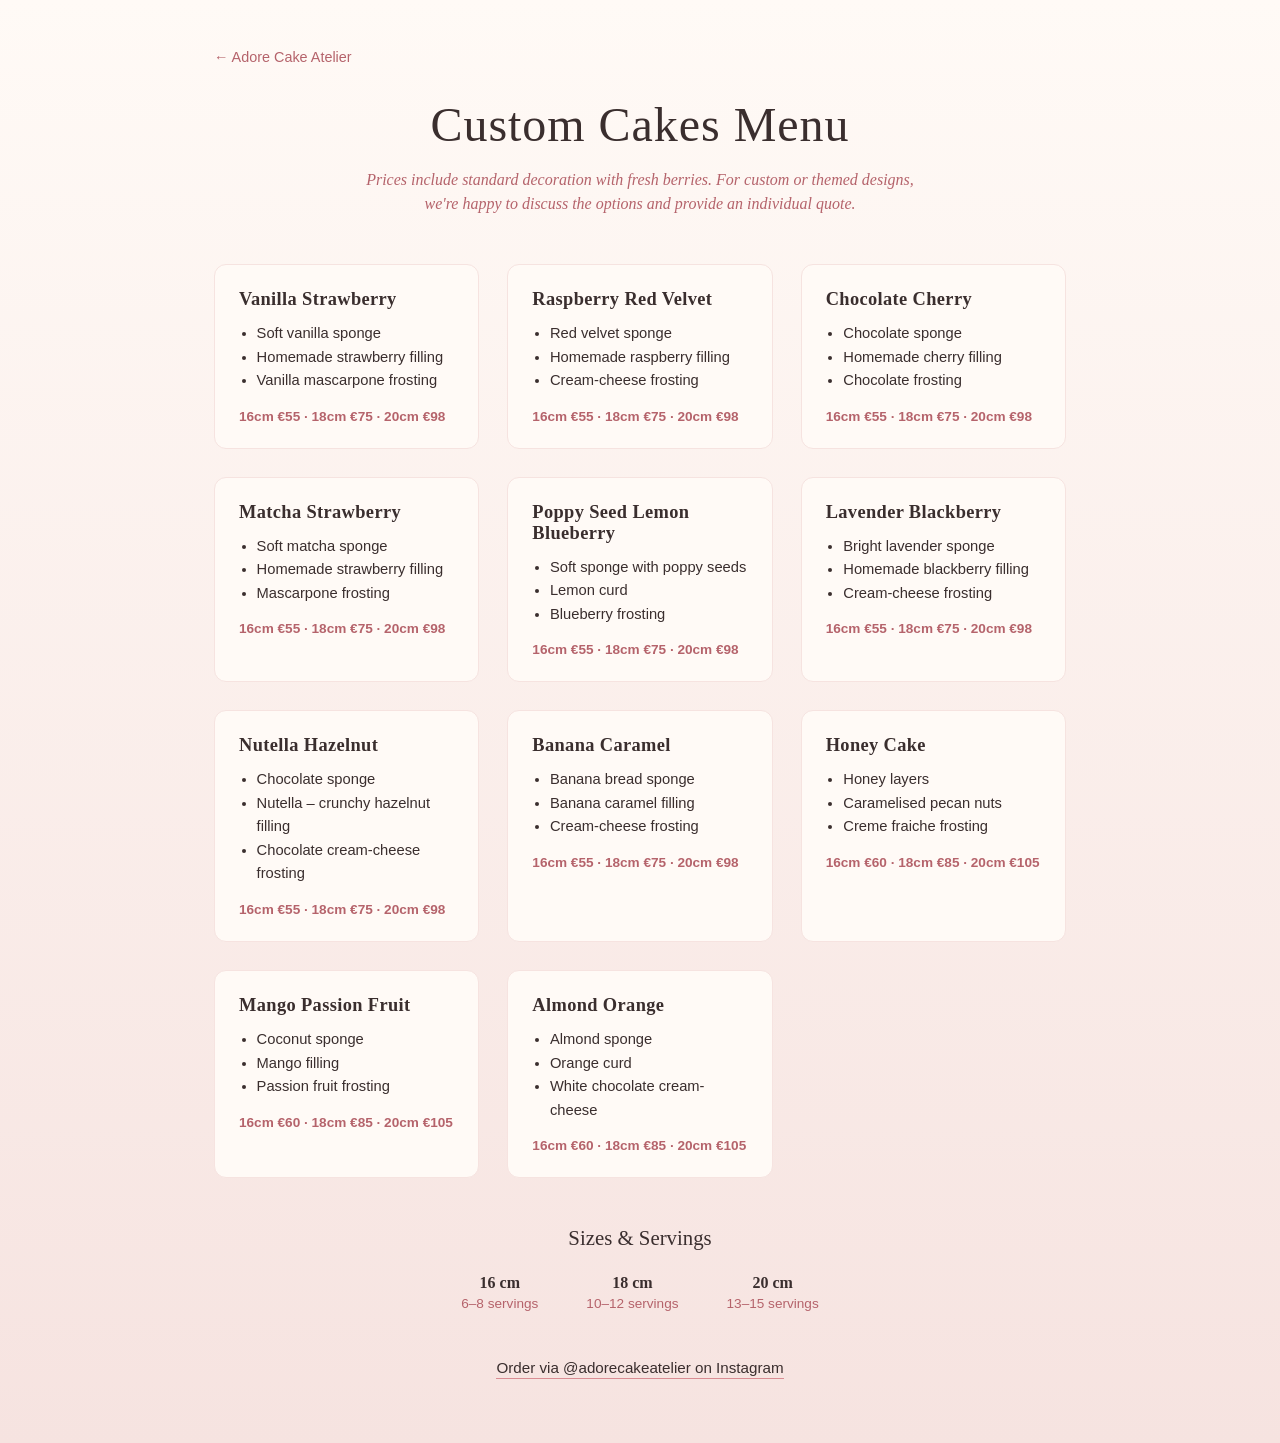
==== custom-cakes-menu/index.html @ e559d99a "Add custom cakes menu page with flavours, sizes, and prices" ====
<!DOCTYPE html>
<html lang="en">
<head>
  <meta charset="UTF-8">
  <meta name="viewport" content="width=device-width, initial-scale=1.0">
  <title>Custom Cakes Menu — Adore Cake Atelier</title>
  <meta name="description" content="Flavours, sizes and prices for custom cakes from Adore Cake Atelier.">
  <link rel="stylesheet" href="../styles.css">
</head>
<body class="menu-page">
  <main class="menu">
    <a class="back-link" href="../">← Adore Cake Atelier</a>

    <header class="menu-header">
      <h1>Custom Cakes Menu</h1>
      <p class="menu-note">
        Prices include standard decoration with fresh berries. For custom or
        themed designs, we're happy to discuss the options and provide an
        individual quote.
      </p>
    </header>

    <section class="flavor-grid">
      <article class="flavor-card">
        <h2>Vanilla Strawberry</h2>
        <ul>
          <li>Soft vanilla sponge</li>
          <li>Homemade strawberry filling</li>
          <li>Vanilla mascarpone frosting</li>
        </ul>
        <p class="flavor-price">16cm €55 &middot; 18cm €75 &middot; 20cm €98</p>
      </article>

      <article class="flavor-card">
        <h2>Raspberry Red Velvet</h2>
        <ul>
          <li>Red velvet sponge</li>
          <li>Homemade raspberry filling</li>
          <li>Cream-cheese frosting</li>
        </ul>
        <p class="flavor-price">16cm €55 &middot; 18cm €75 &middot; 20cm €98</p>
      </article>

      <article class="flavor-card">
        <h2>Chocolate Cherry</h2>
        <ul>
          <li>Chocolate sponge</li>
          <li>Homemade cherry filling</li>
          <li>Chocolate frosting</li>
        </ul>
        <p class="flavor-price">16cm €55 &middot; 18cm €75 &middot; 20cm €98</p>
      </article>

      <article class="flavor-card">
        <h2>Matcha Strawberry</h2>
        <ul>
          <li>Soft matcha sponge</li>
          <li>Homemade strawberry filling</li>
          <li>Mascarpone frosting</li>
        </ul>
        <p class="flavor-price">16cm €55 &middot; 18cm €75 &middot; 20cm €98</p>
      </article>

      <article class="flavor-card">
        <h2>Poppy Seed Lemon Blueberry</h2>
        <ul>
          <li>Soft sponge with poppy seeds</li>
          <li>Lemon curd</li>
          <li>Blueberry frosting</li>
        </ul>
        <p class="flavor-price">16cm €55 &middot; 18cm €75 &middot; 20cm €98</p>
      </article>

      <article class="flavor-card">
        <h2>Lavender Blackberry</h2>
        <ul>
          <li>Bright lavender sponge</li>
          <li>Homemade blackberry filling</li>
          <li>Cream-cheese frosting</li>
        </ul>
        <p class="flavor-price">16cm €55 &middot; 18cm €75 &middot; 20cm €98</p>
      </article>

      <article class="flavor-card">
        <h2>Nutella Hazelnut</h2>
        <ul>
          <li>Chocolate sponge</li>
          <li>Nutella &ndash; crunchy hazelnut filling</li>
          <li>Chocolate cream-cheese frosting</li>
        </ul>
        <p class="flavor-price">16cm €55 &middot; 18cm €75 &middot; 20cm €98</p>
      </article>

      <article class="flavor-card">
        <h2>Banana Caramel</h2>
        <ul>
          <li>Banana bread sponge</li>
          <li>Banana caramel filling</li>
          <li>Cream-cheese frosting</li>
        </ul>
        <p class="flavor-price">16cm €55 &middot; 18cm €75 &middot; 20cm €98</p>
      </article>

      <article class="flavor-card">
        <h2>Honey Cake</h2>
        <ul>
          <li>Honey layers</li>
          <li>Caramelised pecan nuts</li>
          <li>Creme fraiche frosting</li>
        </ul>
        <p class="flavor-price">16cm €60 &middot; 18cm €85 &middot; 20cm €105</p>
      </article>

      <article class="flavor-card">
        <h2>Mango Passion Fruit</h2>
        <ul>
          <li>Coconut sponge</li>
          <li>Mango filling</li>
          <li>Passion fruit frosting</li>
        </ul>
        <p class="flavor-price">16cm €60 &middot; 18cm €85 &middot; 20cm €105</p>
      </article>

      <article class="flavor-card">
        <h2>Almond Orange</h2>
        <ul>
          <li>Almond sponge</li>
          <li>Orange curd</li>
          <li>White chocolate cream-cheese</li>
        </ul>
        <p class="flavor-price">16cm €60 &middot; 18cm €85 &middot; 20cm €105</p>
      </article>
    </section>

    <section class="size-guide">
      <h2>Sizes &amp; Servings</h2>
      <div class="size-guide-row">
        <div><strong>16 cm</strong><span>6–8 servings</span></div>
        <div><strong>18 cm</strong><span>10–12 servings</span></div>
        <div><strong>20 cm</strong><span>13–15 servings</span></div>
      </div>
    </section>

    <a class="instagram-link" href="https://www.instagram.com/adorecakeatelier/" target="_blank" rel="noopener">
      Order via @adorecakeatelier on Instagram
    </a>
  </main>
</body>
</html>
---- styles.css ----
:root {
  --blush: #f6e3e0;
  --rose: #d98d93;
  --rose-dark: #b5636b;
  --ink: #3a2e2e;
  --cream: #fffaf6;
}

* {
  box-sizing: border-box;
}

body {
  margin: 0;
  min-height: 100vh;
  display: flex;
  align-items: center;
  justify-content: center;
  background: linear-gradient(180deg, var(--cream) 0%, var(--blush) 100%);
  font-family: "Georgia", "Iowan Old Style", serif;
  color: var(--ink);
}

.hero {
  text-align: center;
  padding: 3rem 2rem;
}

.logo {
  display: inline-flex;
  align-items: center;
  justify-content: center;
  width: 96px;
  height: 96px;
  margin: 0 auto 1.5rem;
  border-radius: 50%;
  background: var(--rose);
  color: var(--cream);
  font-size: 1.5rem;
  letter-spacing: 0.08em;
  font-weight: 600;
}

h1 {
  margin: 0 0 0.5rem;
  font-size: clamp(2rem, 5vw, 3rem);
  font-weight: 400;
  letter-spacing: 0.02em;
}

.tagline {
  margin: 0 0 2rem;
  font-size: 1.25rem;
  color: var(--rose-dark);
  font-style: italic;
}

.instagram-link {
  display: inline-block;
  color: var(--ink);
  text-decoration: none;
  border-bottom: 1px solid var(--rose);
  padding-bottom: 2px;
  font-size: 0.95rem;
  font-family: -apple-system, BlinkMacSystemFont, "Segoe UI", sans-serif;
}

.instagram-link:hover {
  color: var(--rose-dark);
}

/* Menu page */

body.menu-page {
  display: block;
}

.menu {
  max-width: 900px;
  margin: 0 auto;
  padding: 3rem 1.5rem 4rem;
}

.back-link {
  display: inline-block;
  margin-bottom: 2rem;
  color: var(--rose-dark);
  text-decoration: none;
  font-family: -apple-system, BlinkMacSystemFont, "Segoe UI", sans-serif;
  font-size: 0.9rem;
}

.back-link:hover {
  color: var(--ink);
}

.menu-header {
  text-align: center;
  margin-bottom: 3rem;
}

.menu-header h1 {
  margin-bottom: 1rem;
}

.menu-note {
  max-width: 560px;
  margin: 0 auto;
  color: var(--rose-dark);
  font-style: italic;
  line-height: 1.5;
}

.flavor-grid {
  display: grid;
  grid-template-columns: repeat(auto-fit, minmax(240px, 1fr));
  gap: 1.75rem;
  margin-bottom: 3rem;
}

.flavor-card {
  background: var(--cream);
  border: 1px solid var(--blush);
  border-radius: 12px;
  padding: 1.5rem;
}

.flavor-card h2 {
  margin: 0 0 0.75rem;
  font-size: 1.15rem;
  font-weight: 600;
  letter-spacing: 0.02em;
}

.flavor-card ul {
  margin: 0 0 1rem;
  padding-left: 1.1rem;
  font-family: -apple-system, BlinkMacSystemFont, "Segoe UI", sans-serif;
  font-size: 0.92rem;
  line-height: 1.6;
}

.flavor-price {
  margin: 0;
  font-family: -apple-system, BlinkMacSystemFont, "Segoe UI", sans-serif;
  font-size: 0.85rem;
  font-weight: 600;
  color: var(--rose-dark);
}

.size-guide {
  text-align: center;
  margin-bottom: 3rem;
}

.size-guide h2 {
  font-size: 1.3rem;
  font-weight: 400;
  margin-bottom: 1.5rem;
}

.size-guide-row {
  display: flex;
  justify-content: center;
  gap: 3rem;
  flex-wrap: wrap;
}

.size-guide-row div {
  display: flex;
  flex-direction: column;
  gap: 0.25rem;
}

.size-guide-row span {
  font-family: -apple-system, BlinkMacSystemFont, "Segoe UI", sans-serif;
  font-size: 0.85rem;
  color: var(--rose-dark);
}

.menu .instagram-link {
  display: block;
  text-align: center;
  width: fit-content;
  margin: 0 auto;
}
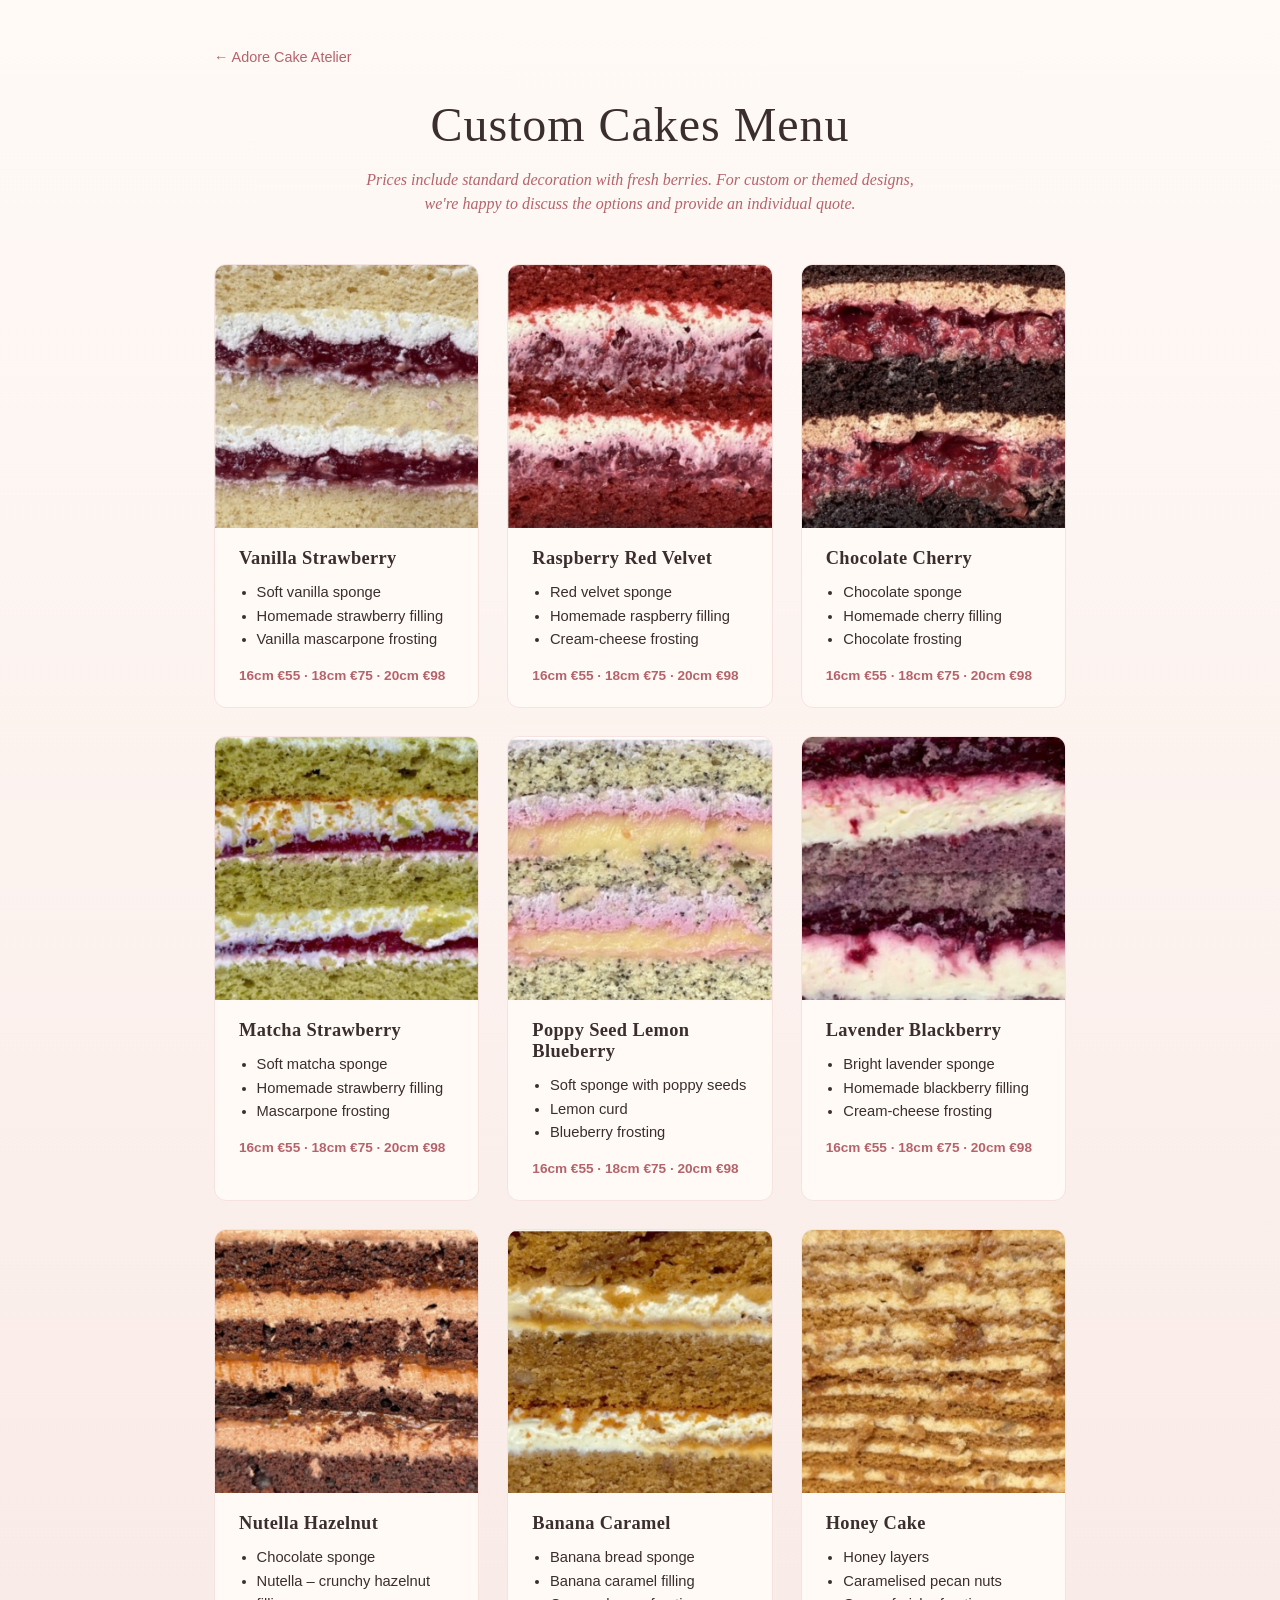
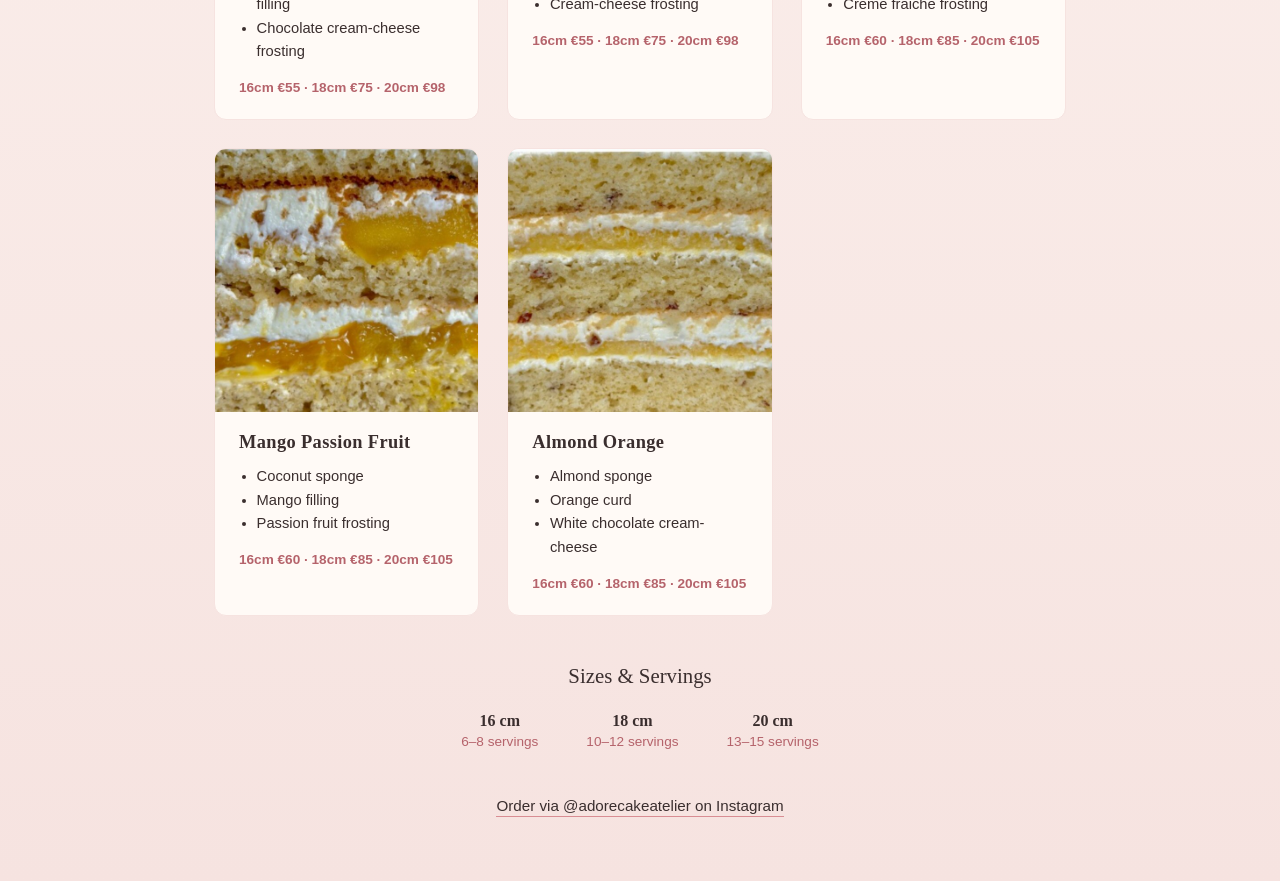
==== commit 9fcd19fe: "Add real logo and cake photos cropped from the menu PDF" ====
--- a/custom-cakes-menu/index.html
+++ b/custom-cakes-menu/index.html
@@ -22,6 +22,7 @@
 
     <section class="flavor-grid">
       <article class="flavor-card">
+        <img class="flavor-photo" src="../images/vanilla-strawberry.jpg" alt="Vanilla Strawberry cake cross-section" loading="lazy">
         <h2>Vanilla Strawberry</h2>
         <ul>
           <li>Soft vanilla sponge</li>
@@ -32,6 +33,7 @@
       </article>
 
       <article class="flavor-card">
+        <img class="flavor-photo" src="../images/raspberry-red-velvet.jpg" alt="Raspberry Red Velvet cake cross-section" loading="lazy">
         <h2>Raspberry Red Velvet</h2>
         <ul>
           <li>Red velvet sponge</li>
@@ -42,6 +44,7 @@
       </article>
 
       <article class="flavor-card">
+        <img class="flavor-photo" src="../images/chocolate-cherry.jpg" alt="Chocolate Cherry cake cross-section" loading="lazy">
         <h2>Chocolate Cherry</h2>
         <ul>
           <li>Chocolate sponge</li>
@@ -52,6 +55,7 @@
       </article>
 
       <article class="flavor-card">
+        <img class="flavor-photo" src="../images/matcha-strawberry.jpg" alt="Matcha Strawberry cake cross-section" loading="lazy">
         <h2>Matcha Strawberry</h2>
         <ul>
           <li>Soft matcha sponge</li>
@@ -62,6 +66,7 @@
       </article>
 
       <article class="flavor-card">
+        <img class="flavor-photo" src="../images/poppy-seed-lemon-blueberry.jpg" alt="Poppy Seed Lemon Blueberry cake cross-section" loading="lazy">
         <h2>Poppy Seed Lemon Blueberry</h2>
         <ul>
           <li>Soft sponge with poppy seeds</li>
@@ -72,6 +77,7 @@
       </article>
 
       <article class="flavor-card">
+        <img class="flavor-photo" src="../images/lavender-blackberry.jpg" alt="Lavender Blackberry cake cross-section" loading="lazy">
         <h2>Lavender Blackberry</h2>
         <ul>
           <li>Bright lavender sponge</li>
@@ -82,6 +88,7 @@
       </article>
 
       <article class="flavor-card">
+        <img class="flavor-photo" src="../images/nutella-hazelnut.jpg" alt="Nutella Hazelnut cake cross-section" loading="lazy">
         <h2>Nutella Hazelnut</h2>
         <ul>
           <li>Chocolate sponge</li>
@@ -92,6 +99,7 @@
       </article>
 
       <article class="flavor-card">
+        <img class="flavor-photo" src="../images/banana-caramel.jpg" alt="Banana Caramel cake cross-section" loading="lazy">
         <h2>Banana Caramel</h2>
         <ul>
           <li>Banana bread sponge</li>
@@ -102,6 +110,7 @@
       </article>
 
       <article class="flavor-card">
+        <img class="flavor-photo" src="../images/honey-cake.jpg" alt="Honey Cake cross-section" loading="lazy">
         <h2>Honey Cake</h2>
         <ul>
           <li>Honey layers</li>
@@ -112,6 +121,7 @@
       </article>
 
       <article class="flavor-card">
+        <img class="flavor-photo" src="../images/mango-passion-fruit.jpg" alt="Mango Passion Fruit cake cross-section" loading="lazy">
         <h2>Mango Passion Fruit</h2>
         <ul>
           <li>Coconut sponge</li>
@@ -122,6 +132,7 @@
       </article>
 
       <article class="flavor-card">
+        <img class="flavor-photo" src="../images/almond-orange.jpg" alt="Almond Orange cake cross-section" loading="lazy">
         <h2>Almond Orange</h2>
         <ul>
           <li>Almond sponge</li>
--- a/styles.css
+++ b/styles.css
@@ -27,18 +27,12 @@
 }
 
 .logo {
-  display: inline-flex;
-  align-items: center;
-  justify-content: center;
-  width: 96px;
-  height: 96px;
+  display: block;
+  width: 220px;
+  max-width: 60vw;
+  height: auto;
   margin: 0 auto 1.5rem;
-  border-radius: 50%;
-  background: var(--rose);
-  color: var(--cream);
-  font-size: 1.5rem;
-  letter-spacing: 0.08em;
-  font-weight: 600;
+  border-radius: 8px;
 }
 
 h1 {
@@ -122,18 +116,25 @@
   background: var(--cream);
   border: 1px solid var(--blush);
   border-radius: 12px;
-  padding: 1.5rem;
+  overflow: hidden;
+}
+
+.flavor-photo {
+  display: block;
+  width: 100%;
+  aspect-ratio: 1 / 1;
+  object-fit: cover;
 }
 
 .flavor-card h2 {
-  margin: 0 0 0.75rem;
+  margin: 1.25rem 1.5rem 0.75rem;
   font-size: 1.15rem;
   font-weight: 600;
   letter-spacing: 0.02em;
 }
 
 .flavor-card ul {
-  margin: 0 0 1rem;
+  margin: 0 1.5rem 1rem;
   padding-left: 1.1rem;
   font-family: -apple-system, BlinkMacSystemFont, "Segoe UI", sans-serif;
   font-size: 0.92rem;
@@ -141,7 +142,7 @@
 }
 
 .flavor-price {
-  margin: 0;
+  margin: 0 1.5rem 1.5rem;
   font-family: -apple-system, BlinkMacSystemFont, "Segoe UI", sans-serif;
   font-size: 0.85rem;
   font-weight: 600;
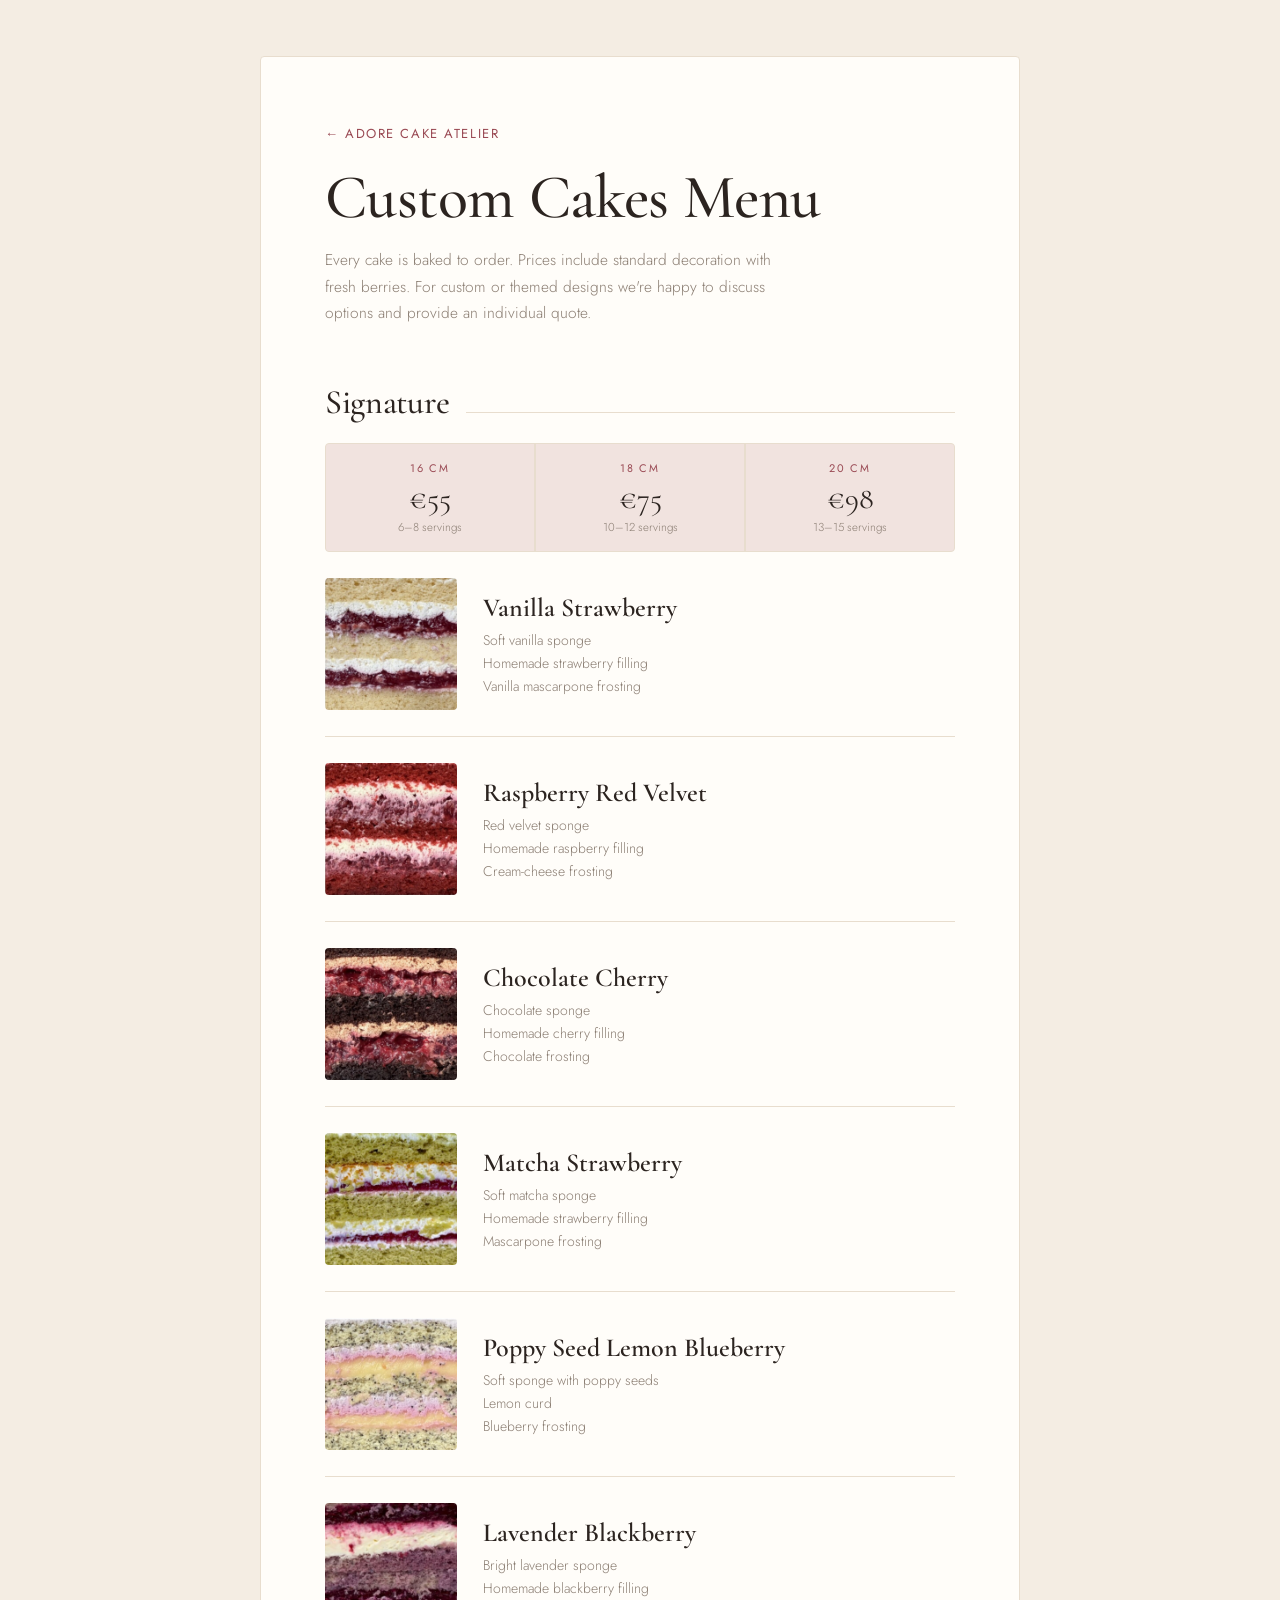
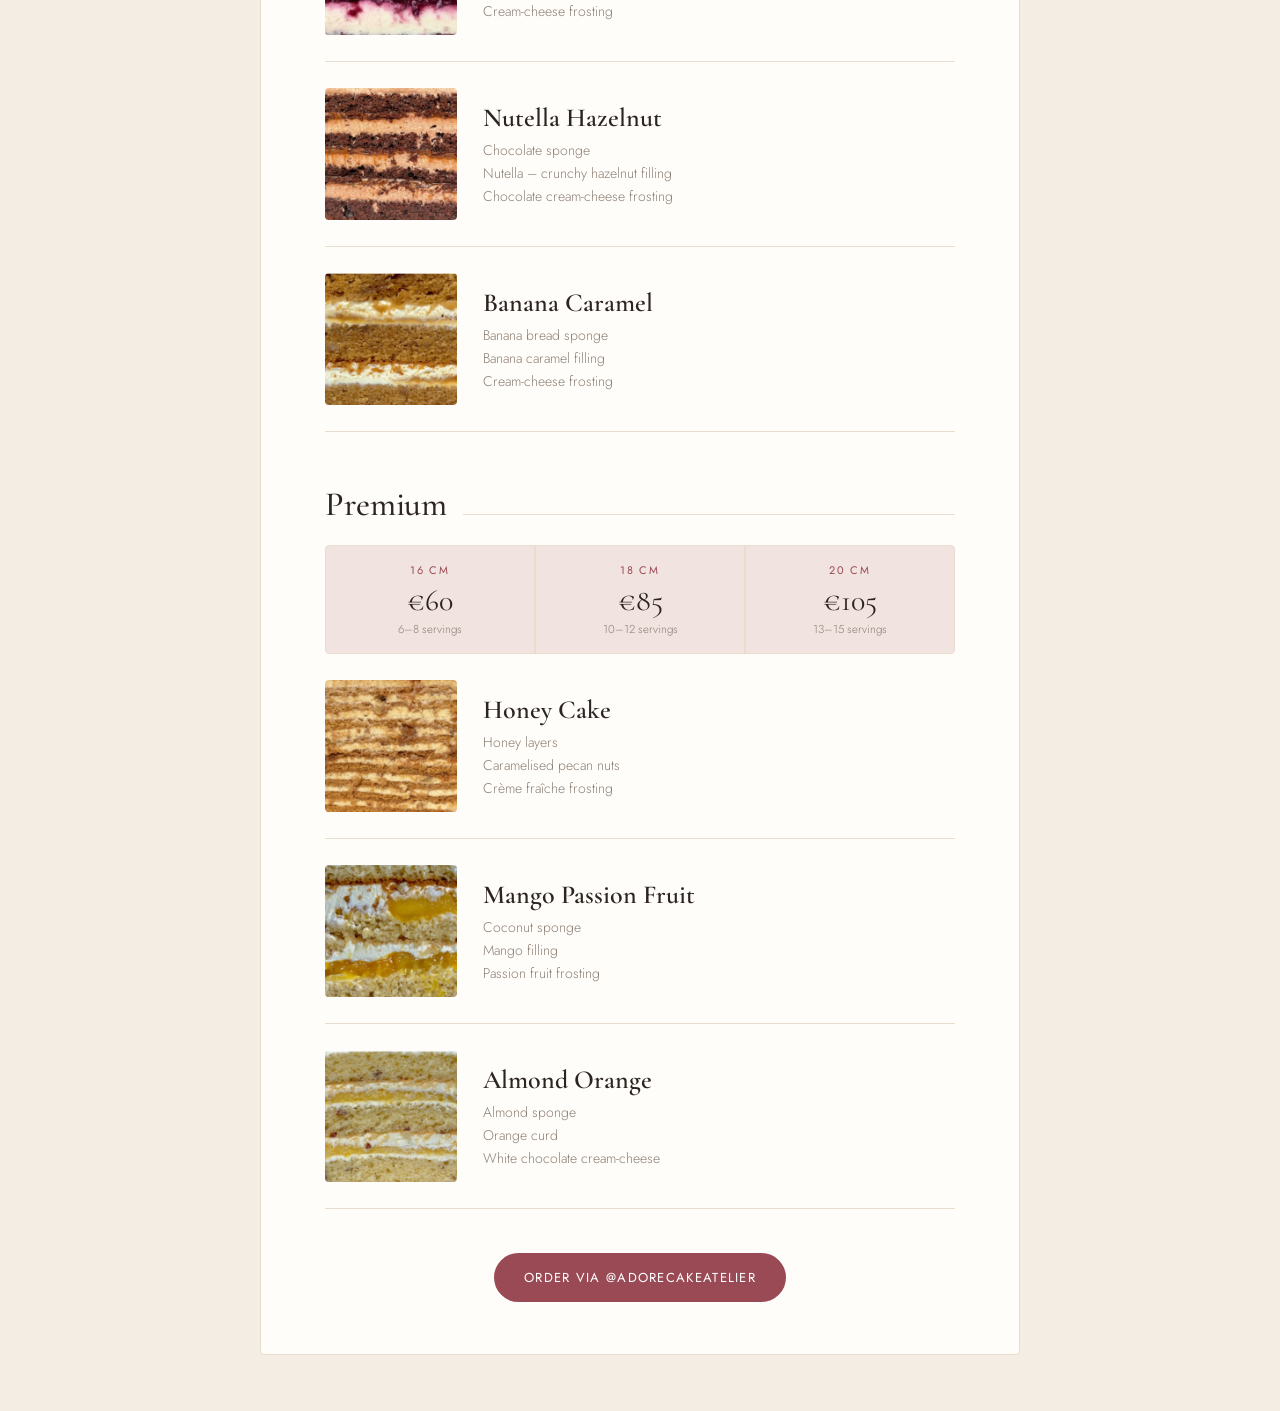
==== commit ac09b822: "Redesign Custom Cakes Menu per design handoff: tiered price key, Signature/Premium sections" ====
--- a/custom-cakes-menu/index.html
+++ b/custom-cakes-menu/index.html
@@ -5,156 +5,225 @@
   <meta name="viewport" content="width=device-width, initial-scale=1.0">
   <title>Custom Cakes Menu — Adore Cake Atelier</title>
   <meta name="description" content="Flavours, sizes and prices for custom cakes from Adore Cake Atelier.">
+  <link rel="preconnect" href="https://fonts.googleapis.com">
+  <link rel="preconnect" href="https://fonts.gstatic.com" crossorigin>
+  <link href="https://fonts.googleapis.com/css2?family=Cormorant+Garamond:ital,wght@0,400;0,500;0,600;1,400&family=Jost:wght@300;400;500&display=swap" rel="stylesheet">
   <link rel="stylesheet" href="../styles.css">
 </head>
-<body class="menu-page">
-  <main class="menu">
-    <a class="back-link" href="../">← Adore Cake Atelier</a>
-
-    <header class="menu-header">
-      <h1>Custom Cakes Menu</h1>
-      <p class="menu-note">
-        Prices include standard decoration with fresh berries. For custom or
-        themed designs, we're happy to discuss the options and provide an
-        individual quote.
-      </p>
-    </header>
-
-    <section class="flavor-grid">
-      <article class="flavor-card">
-        <img class="flavor-photo" src="../images/vanilla-strawberry.jpg" alt="Vanilla Strawberry cake cross-section" loading="lazy">
-        <h2>Vanilla Strawberry</h2>
-        <ul>
-          <li>Soft vanilla sponge</li>
-          <li>Homemade strawberry filling</li>
-          <li>Vanilla mascarpone frosting</li>
-        </ul>
-        <p class="flavor-price">16cm €55 &middot; 18cm €75 &middot; 20cm €98</p>
-      </article>
-
-      <article class="flavor-card">
-        <img class="flavor-photo" src="../images/raspberry-red-velvet.jpg" alt="Raspberry Red Velvet cake cross-section" loading="lazy">
-        <h2>Raspberry Red Velvet</h2>
-        <ul>
-          <li>Red velvet sponge</li>
-          <li>Homemade raspberry filling</li>
-          <li>Cream-cheese frosting</li>
-        </ul>
-        <p class="flavor-price">16cm €55 &middot; 18cm €75 &middot; 20cm €98</p>
-      </article>
-
-      <article class="flavor-card">
-        <img class="flavor-photo" src="../images/chocolate-cherry.jpg" alt="Chocolate Cherry cake cross-section" loading="lazy">
-        <h2>Chocolate Cherry</h2>
-        <ul>
-          <li>Chocolate sponge</li>
-          <li>Homemade cherry filling</li>
-          <li>Chocolate frosting</li>
-        </ul>
-        <p class="flavor-price">16cm €55 &middot; 18cm €75 &middot; 20cm €98</p>
-      </article>
-
-      <article class="flavor-card">
-        <img class="flavor-photo" src="../images/matcha-strawberry.jpg" alt="Matcha Strawberry cake cross-section" loading="lazy">
-        <h2>Matcha Strawberry</h2>
-        <ul>
-          <li>Soft matcha sponge</li>
-          <li>Homemade strawberry filling</li>
-          <li>Mascarpone frosting</li>
-        </ul>
-        <p class="flavor-price">16cm €55 &middot; 18cm €75 &middot; 20cm €98</p>
-      </article>
-
-      <article class="flavor-card">
-        <img class="flavor-photo" src="../images/poppy-seed-lemon-blueberry.jpg" alt="Poppy Seed Lemon Blueberry cake cross-section" loading="lazy">
-        <h2>Poppy Seed Lemon Blueberry</h2>
-        <ul>
-          <li>Soft sponge with poppy seeds</li>
-          <li>Lemon curd</li>
-          <li>Blueberry frosting</li>
-        </ul>
-        <p class="flavor-price">16cm €55 &middot; 18cm €75 &middot; 20cm €98</p>
-      </article>
-
-      <article class="flavor-card">
-        <img class="flavor-photo" src="../images/lavender-blackberry.jpg" alt="Lavender Blackberry cake cross-section" loading="lazy">
-        <h2>Lavender Blackberry</h2>
-        <ul>
-          <li>Bright lavender sponge</li>
-          <li>Homemade blackberry filling</li>
-          <li>Cream-cheese frosting</li>
-        </ul>
-        <p class="flavor-price">16cm €55 &middot; 18cm €75 &middot; 20cm €98</p>
-      </article>
-
-      <article class="flavor-card">
-        <img class="flavor-photo" src="../images/nutella-hazelnut.jpg" alt="Nutella Hazelnut cake cross-section" loading="lazy">
-        <h2>Nutella Hazelnut</h2>
-        <ul>
-          <li>Chocolate sponge</li>
-          <li>Nutella &ndash; crunchy hazelnut filling</li>
-          <li>Chocolate cream-cheese frosting</li>
-        </ul>
-        <p class="flavor-price">16cm €55 &middot; 18cm €75 &middot; 20cm €98</p>
-      </article>
-
-      <article class="flavor-card">
-        <img class="flavor-photo" src="../images/banana-caramel.jpg" alt="Banana Caramel cake cross-section" loading="lazy">
-        <h2>Banana Caramel</h2>
-        <ul>
-          <li>Banana bread sponge</li>
-          <li>Banana caramel filling</li>
-          <li>Cream-cheese frosting</li>
-        </ul>
-        <p class="flavor-price">16cm €55 &middot; 18cm €75 &middot; 20cm €98</p>
-      </article>
-
-      <article class="flavor-card">
-        <img class="flavor-photo" src="../images/honey-cake.jpg" alt="Honey Cake cross-section" loading="lazy">
-        <h2>Honey Cake</h2>
-        <ul>
-          <li>Honey layers</li>
-          <li>Caramelised pecan nuts</li>
-          <li>Creme fraiche frosting</li>
-        </ul>
-        <p class="flavor-price">16cm €60 &middot; 18cm €85 &middot; 20cm €105</p>
-      </article>
-
-      <article class="flavor-card">
-        <img class="flavor-photo" src="../images/mango-passion-fruit.jpg" alt="Mango Passion Fruit cake cross-section" loading="lazy">
-        <h2>Mango Passion Fruit</h2>
-        <ul>
-          <li>Coconut sponge</li>
-          <li>Mango filling</li>
-          <li>Passion fruit frosting</li>
-        </ul>
-        <p class="flavor-price">16cm €60 &middot; 18cm €85 &middot; 20cm €105</p>
-      </article>
-
-      <article class="flavor-card">
-        <img class="flavor-photo" src="../images/almond-orange.jpg" alt="Almond Orange cake cross-section" loading="lazy">
-        <h2>Almond Orange</h2>
-        <ul>
-          <li>Almond sponge</li>
-          <li>Orange curd</li>
-          <li>White chocolate cream-cheese</li>
-        </ul>
-        <p class="flavor-price">16cm €60 &middot; 18cm €85 &middot; 20cm €105</p>
-      </article>
-    </section>
-
-    <section class="size-guide">
-      <h2>Sizes &amp; Servings</h2>
-      <div class="size-guide-row">
-        <div><strong>16 cm</strong><span>6–8 servings</span></div>
-        <div><strong>18 cm</strong><span>10–12 servings</span></div>
-        <div><strong>20 cm</strong><span>13–15 servings</span></div>
-      </div>
-    </section>
-
-    <a class="instagram-link" href="https://www.instagram.com/adorecakeatelier/" target="_blank" rel="noopener">
-      Order via @adorecakeatelier on Instagram
-    </a>
+<body class="cakes-menu-page">
+  <main class="cakes-menu">
+    <a class="cakes-back" href="/">← Adore Cake Atelier</a>
+
+    <h1>Custom Cakes Menu</h1>
+    <p class="cakes-intro">
+      Every cake is baked to order. Prices include standard decoration with
+      fresh berries. For custom or themed designs we're happy to discuss
+      options and provide an individual quote.
+    </p>
+
+    <div class="cakes-section">
+      <h2>Signature</h2>
+      <span class="rule"></span>
+    </div>
+    <div class="price-key">
+      <div class="price-cell">
+        <div class="size">16 cm</div>
+        <div class="price">€55</div>
+        <div class="servings">6–8 servings</div>
+      </div>
+      <div class="price-cell">
+        <div class="size">18 cm</div>
+        <div class="price">€75</div>
+        <div class="servings">10–12 servings</div>
+      </div>
+      <div class="price-cell">
+        <div class="size">20 cm</div>
+        <div class="price">€98</div>
+        <div class="servings">13–15 servings</div>
+      </div>
+    </div>
+
+    <div class="cake-row">
+      <div class="cake-thumb">
+        <img src="/images/vanilla-strawberry.jpg" alt="Vanilla Strawberry cake cross-section" loading="lazy">
+      </div>
+      <div>
+        <h3 class="cake-name">Vanilla Strawberry</h3>
+        <div class="cake-layers">
+          <span>Soft vanilla sponge</span>
+          <span>Homemade strawberry filling</span>
+          <span>Vanilla mascarpone frosting</span>
+        </div>
+      </div>
+    </div>
+
+    <div class="cake-row">
+      <div class="cake-thumb">
+        <img src="/images/raspberry-red-velvet.jpg" alt="Raspberry Red Velvet cake cross-section" loading="lazy">
+      </div>
+      <div>
+        <h3 class="cake-name">Raspberry Red Velvet</h3>
+        <div class="cake-layers">
+          <span>Red velvet sponge</span>
+          <span>Homemade raspberry filling</span>
+          <span>Cream-cheese frosting</span>
+        </div>
+      </div>
+    </div>
+
+    <div class="cake-row">
+      <div class="cake-thumb">
+        <img src="/images/chocolate-cherry.jpg" alt="Chocolate Cherry cake cross-section" loading="lazy">
+      </div>
+      <div>
+        <h3 class="cake-name">Chocolate Cherry</h3>
+        <div class="cake-layers">
+          <span>Chocolate sponge</span>
+          <span>Homemade cherry filling</span>
+          <span>Chocolate frosting</span>
+        </div>
+      </div>
+    </div>
+
+    <div class="cake-row">
+      <div class="cake-thumb">
+        <img src="/images/matcha-strawberry.jpg" alt="Matcha Strawberry cake cross-section" loading="lazy">
+      </div>
+      <div>
+        <h3 class="cake-name">Matcha Strawberry</h3>
+        <div class="cake-layers">
+          <span>Soft matcha sponge</span>
+          <span>Homemade strawberry filling</span>
+          <span>Mascarpone frosting</span>
+        </div>
+      </div>
+    </div>
+
+    <div class="cake-row">
+      <div class="cake-thumb">
+        <img src="/images/poppy-seed-lemon-blueberry.jpg" alt="Poppy Seed Lemon Blueberry cake cross-section" loading="lazy">
+      </div>
+      <div>
+        <h3 class="cake-name">Poppy Seed Lemon Blueberry</h3>
+        <div class="cake-layers">
+          <span>Soft sponge with poppy seeds</span>
+          <span>Lemon curd</span>
+          <span>Blueberry frosting</span>
+        </div>
+      </div>
+    </div>
+
+    <div class="cake-row">
+      <div class="cake-thumb">
+        <img src="/images/lavender-blackberry.jpg" alt="Lavender Blackberry cake cross-section" loading="lazy">
+      </div>
+      <div>
+        <h3 class="cake-name">Lavender Blackberry</h3>
+        <div class="cake-layers">
+          <span>Bright lavender sponge</span>
+          <span>Homemade blackberry filling</span>
+          <span>Cream-cheese frosting</span>
+        </div>
+      </div>
+    </div>
+
+    <div class="cake-row">
+      <div class="cake-thumb">
+        <img src="/images/nutella-hazelnut.jpg" alt="Nutella Hazelnut cake cross-section" loading="lazy">
+      </div>
+      <div>
+        <h3 class="cake-name">Nutella Hazelnut</h3>
+        <div class="cake-layers">
+          <span>Chocolate sponge</span>
+          <span>Nutella &ndash; crunchy hazelnut filling</span>
+          <span>Chocolate cream-cheese frosting</span>
+        </div>
+      </div>
+    </div>
+
+    <div class="cake-row">
+      <div class="cake-thumb">
+        <img src="/images/banana-caramel.jpg" alt="Banana Caramel cake cross-section" loading="lazy">
+      </div>
+      <div>
+        <h3 class="cake-name">Banana Caramel</h3>
+        <div class="cake-layers">
+          <span>Banana bread sponge</span>
+          <span>Banana caramel filling</span>
+          <span>Cream-cheese frosting</span>
+        </div>
+      </div>
+    </div>
+
+    <div class="cakes-section premium">
+      <h2>Premium</h2>
+      <span class="rule"></span>
+    </div>
+    <div class="price-key">
+      <div class="price-cell">
+        <div class="size">16 cm</div>
+        <div class="price">€60</div>
+        <div class="servings">6–8 servings</div>
+      </div>
+      <div class="price-cell">
+        <div class="size">18 cm</div>
+        <div class="price">€85</div>
+        <div class="servings">10–12 servings</div>
+      </div>
+      <div class="price-cell">
+        <div class="size">20 cm</div>
+        <div class="price">€105</div>
+        <div class="servings">13–15 servings</div>
+      </div>
+    </div>
+
+    <div class="cake-row">
+      <div class="cake-thumb">
+        <img src="/images/honey-cake.jpg" alt="Honey Cake cross-section" loading="lazy">
+      </div>
+      <div>
+        <h3 class="cake-name">Honey Cake</h3>
+        <div class="cake-layers">
+          <span>Honey layers</span>
+          <span>Caramelised pecan nuts</span>
+          <span>Cr&egrave;me fra&icirc;che frosting</span>
+        </div>
+      </div>
+    </div>
+
+    <div class="cake-row">
+      <div class="cake-thumb">
+        <img src="/images/mango-passion-fruit.jpg" alt="Mango Passion Fruit cake cross-section" loading="lazy">
+      </div>
+      <div>
+        <h3 class="cake-name">Mango Passion Fruit</h3>
+        <div class="cake-layers">
+          <span>Coconut sponge</span>
+          <span>Mango filling</span>
+          <span>Passion fruit frosting</span>
+        </div>
+      </div>
+    </div>
+
+    <div class="cake-row">
+      <div class="cake-thumb">
+        <img src="/images/almond-orange.jpg" alt="Almond Orange cake cross-section" loading="lazy">
+      </div>
+      <div>
+        <h3 class="cake-name">Almond Orange</h3>
+        <div class="cake-layers">
+          <span>Almond sponge</span>
+          <span>Orange curd</span>
+          <span>White chocolate cream-cheese</span>
+        </div>
+      </div>
+    </div>
+
+    <div class="order-cta">
+      <a class="order-button" href="https://www.instagram.com/adorecakeatelier/" target="_blank" rel="noopener">
+        Order via @adorecakeatelier
+      </a>
+    </div>
   </main>
 </body>
 </html>
--- a/styles.css
+++ b/styles.css
@@ -28,11 +28,10 @@
 
 .logo {
   display: block;
-  width: 220px;
-  max-width: 60vw;
+  width: 340px;
+  max-width: 80vw;
   height: auto;
-  margin: 0 auto 1.5rem;
-  border-radius: 8px;
+  margin: 0 auto 2.5rem;
 }
 
 h1 {
@@ -63,125 +62,192 @@
   color: var(--rose-dark);
 }
 
-/* Menu page */
-
-body.menu-page {
+/* Custom Cakes Menu page */
+
+body.cakes-menu-page {
+  --bg: #f4ede3;
+  --paper: #fffdf9;
+  --ink: #2c2420;
+  --muted: #8c7f74;
+  --line: #e8ddce;
+  --accent: #9a4a54;
+  --accent-hover: #7c3842;
+  --accent-soft: #f1e3df;
   display: block;
-}
-
-.menu {
-  max-width: 900px;
+  background: var(--bg);
+  font-family: "Jost", -apple-system, BlinkMacSystemFont, "Segoe UI", sans-serif;
+  color: var(--ink);
+  padding: 56px 24px;
+}
+
+.cakes-menu {
+  max-width: 760px;
   margin: 0 auto;
-  padding: 3rem 1.5rem 4rem;
-}
-
-.back-link {
+  background: var(--paper);
+  border: 1px solid var(--line);
+  border-radius: 4px;
+  padding: 64px 64px 52px;
+}
+
+@media (max-width: 640px) {
+  .cakes-menu {
+    padding: 40px 24px 36px;
+  }
+}
+
+.cakes-back {
   display: inline-block;
-  margin-bottom: 2rem;
-  color: var(--rose-dark);
+  font-size: 13px;
+  letter-spacing: 0.12em;
+  text-transform: uppercase;
+  color: var(--accent);
   text-decoration: none;
-  font-family: -apple-system, BlinkMacSystemFont, "Segoe UI", sans-serif;
-  font-size: 0.9rem;
-}
-
-.back-link:hover {
-  color: var(--ink);
-}
-
-.menu-header {
+}
+
+.cakes-back:hover {
+  color: var(--accent-hover);
+}
+
+.cakes-menu h1 {
+  font-family: "Cormorant Garamond", serif;
+  font-weight: 500;
+  font-size: 62px;
+  line-height: 1.02;
+  letter-spacing: -0.01em;
+  margin: 22px 0 0;
+}
+
+.cakes-intro {
+  max-width: 52ch;
+  color: var(--muted);
+  font-weight: 300;
+  font-size: 15.5px;
+  line-height: 1.7;
+  margin: 18px 0 0;
+}
+
+.cakes-section {
+  display: flex;
+  align-items: baseline;
+  gap: 16px;
+  margin: 56px 0 0;
+}
+
+.cakes-section.premium {
+  margin-top: 52px;
+}
+
+.cakes-section h2 {
+  font-family: "Cormorant Garamond", serif;
+  font-weight: 500;
+  font-size: 34px;
+  letter-spacing: -0.01em;
+  margin: 0;
+}
+
+.cakes-section .rule {
+  flex: 1;
+  height: 1px;
+  background: var(--line);
+}
+
+.price-key {
+  display: grid;
+  grid-template-columns: repeat(3, 1fr);
+  gap: 2px;
+  background: var(--line);
+  border: 1px solid var(--line);
+  border-radius: 4px;
+  overflow: hidden;
+  margin: 20px 0 0;
+}
+
+.price-cell {
+  background: var(--accent-soft);
+  padding: 16px 18px;
   text-align: center;
-  margin-bottom: 3rem;
-}
-
-.menu-header h1 {
-  margin-bottom: 1rem;
-}
-
-.menu-note {
-  max-width: 560px;
-  margin: 0 auto;
-  color: var(--rose-dark);
-  font-style: italic;
-  line-height: 1.5;
-}
-
-.flavor-grid {
-  display: grid;
-  grid-template-columns: repeat(auto-fit, minmax(240px, 1fr));
-  gap: 1.75rem;
-  margin-bottom: 3rem;
-}
-
-.flavor-card {
-  background: var(--cream);
-  border: 1px solid var(--blush);
-  border-radius: 12px;
+}
+
+.price-cell .size {
+  font-size: 11px;
+  letter-spacing: 0.16em;
+  text-transform: uppercase;
+  color: var(--accent);
+}
+
+.price-cell .price {
+  font-family: "Cormorant Garamond", serif;
+  font-size: 30px;
+  margin: 4px 0 2px;
+}
+
+.price-cell .servings {
+  font-size: 11.5px;
+  font-weight: 300;
+  color: var(--muted);
+}
+
+.cake-row {
+  display: flex;
+  gap: 26px;
+  align-items: center;
+  padding: 26px 0;
+  border-bottom: 1px solid var(--line);
+}
+
+.cake-thumb {
+  width: 132px;
+  height: 132px;
+  flex: none;
+  border-radius: 4px;
   overflow: hidden;
-}
-
-.flavor-photo {
+  background: var(--accent-soft);
+}
+
+.cake-thumb img {
   display: block;
   width: 100%;
-  aspect-ratio: 1 / 1;
+  height: 100%;
   object-fit: cover;
 }
 
-.flavor-card h2 {
-  margin: 1.25rem 1.5rem 0.75rem;
-  font-size: 1.15rem;
+.cake-name {
+  font-family: "Cormorant Garamond", serif;
   font-weight: 600;
-  letter-spacing: 0.02em;
-}
-
-.flavor-card ul {
-  margin: 0 1.5rem 1rem;
-  padding-left: 1.1rem;
-  font-family: -apple-system, BlinkMacSystemFont, "Segoe UI", sans-serif;
-  font-size: 0.92rem;
-  line-height: 1.6;
-}
-
-.flavor-price {
-  margin: 0 1.5rem 1.5rem;
-  font-family: -apple-system, BlinkMacSystemFont, "Segoe UI", sans-serif;
-  font-size: 0.85rem;
-  font-weight: 600;
-  color: var(--rose-dark);
-}
-
-.size-guide {
+  font-size: 26px;
+  margin: 0 0 8px;
+}
+
+.cake-layers {
+  display: flex;
+  flex-direction: column;
+  gap: 3px;
+}
+
+.cake-layers span {
+  font-size: 14px;
+  font-weight: 300;
+  color: var(--muted);
+  line-height: 1.4;
+}
+
+.order-cta {
+  margin-top: 44px;
   text-align: center;
-  margin-bottom: 3rem;
-}
-
-.size-guide h2 {
-  font-size: 1.3rem;
-  font-weight: 400;
-  margin-bottom: 1.5rem;
-}
-
-.size-guide-row {
-  display: flex;
-  justify-content: center;
-  gap: 3rem;
-  flex-wrap: wrap;
-}
-
-.size-guide-row div {
-  display: flex;
-  flex-direction: column;
-  gap: 0.25rem;
-}
-
-.size-guide-row span {
-  font-family: -apple-system, BlinkMacSystemFont, "Segoe UI", sans-serif;
-  font-size: 0.85rem;
-  color: var(--rose-dark);
-}
-
-.menu .instagram-link {
-  display: block;
-  text-align: center;
-  width: fit-content;
-  margin: 0 auto;
-}
+}
+
+.order-button {
+  display: inline-block;
+  background: var(--accent);
+  color: #fff;
+  font-size: 13px;
+  letter-spacing: 0.1em;
+  text-transform: uppercase;
+  text-decoration: none;
+  padding: 15px 30px;
+  border-radius: 100px;
+}
+
+.order-button:hover {
+  background: var(--accent-hover);
+}
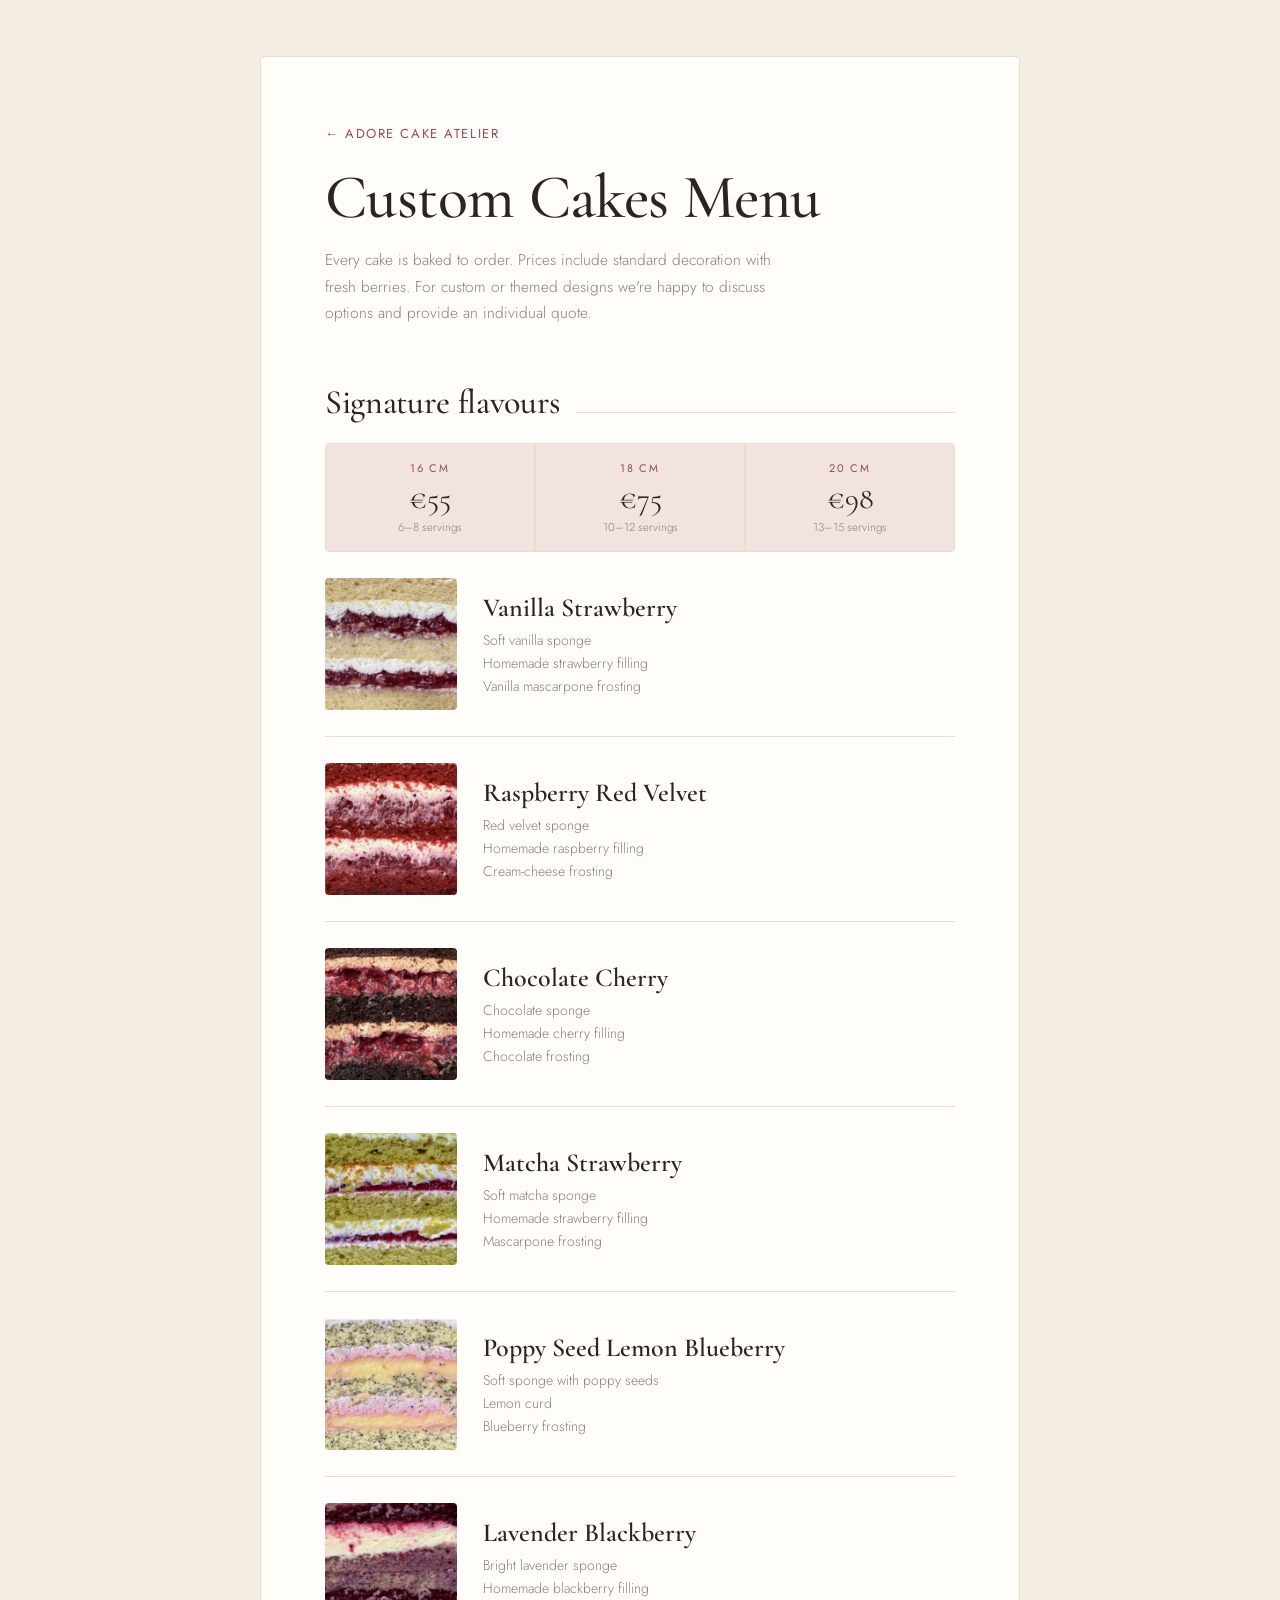
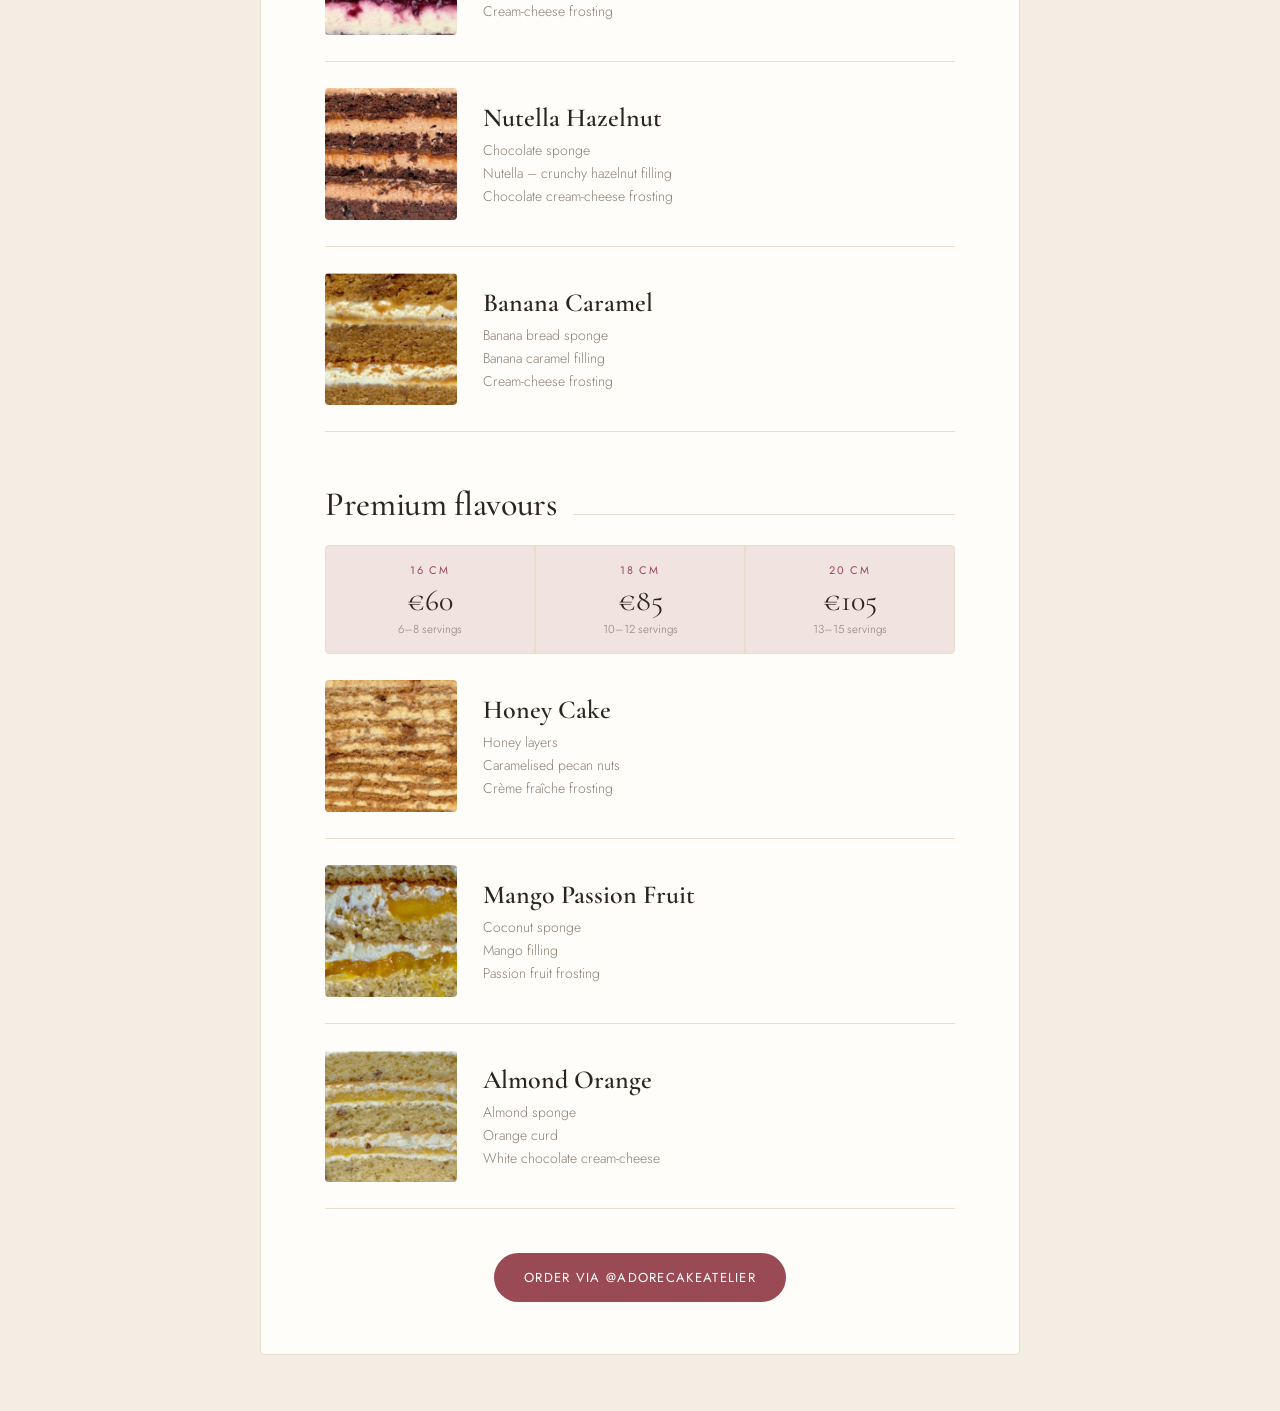
==== commit aa1a20aa: "Rename menu section headers to Signature/Premium flavours" ====
--- a/custom-cakes-menu/index.html
+++ b/custom-cakes-menu/index.html
@@ -22,7 +22,7 @@
     </p>
 
     <div class="cakes-section">
-      <h2>Signature</h2>
+      <h2>Signature flavours</h2>
       <span class="rule"></span>
     </div>
     <div class="price-key">
@@ -156,7 +156,7 @@
     </div>
 
     <div class="cakes-section premium">
-      <h2>Premium</h2>
+      <h2>Premium flavours</h2>
       <span class="rule"></span>
     </div>
     <div class="price-key">
